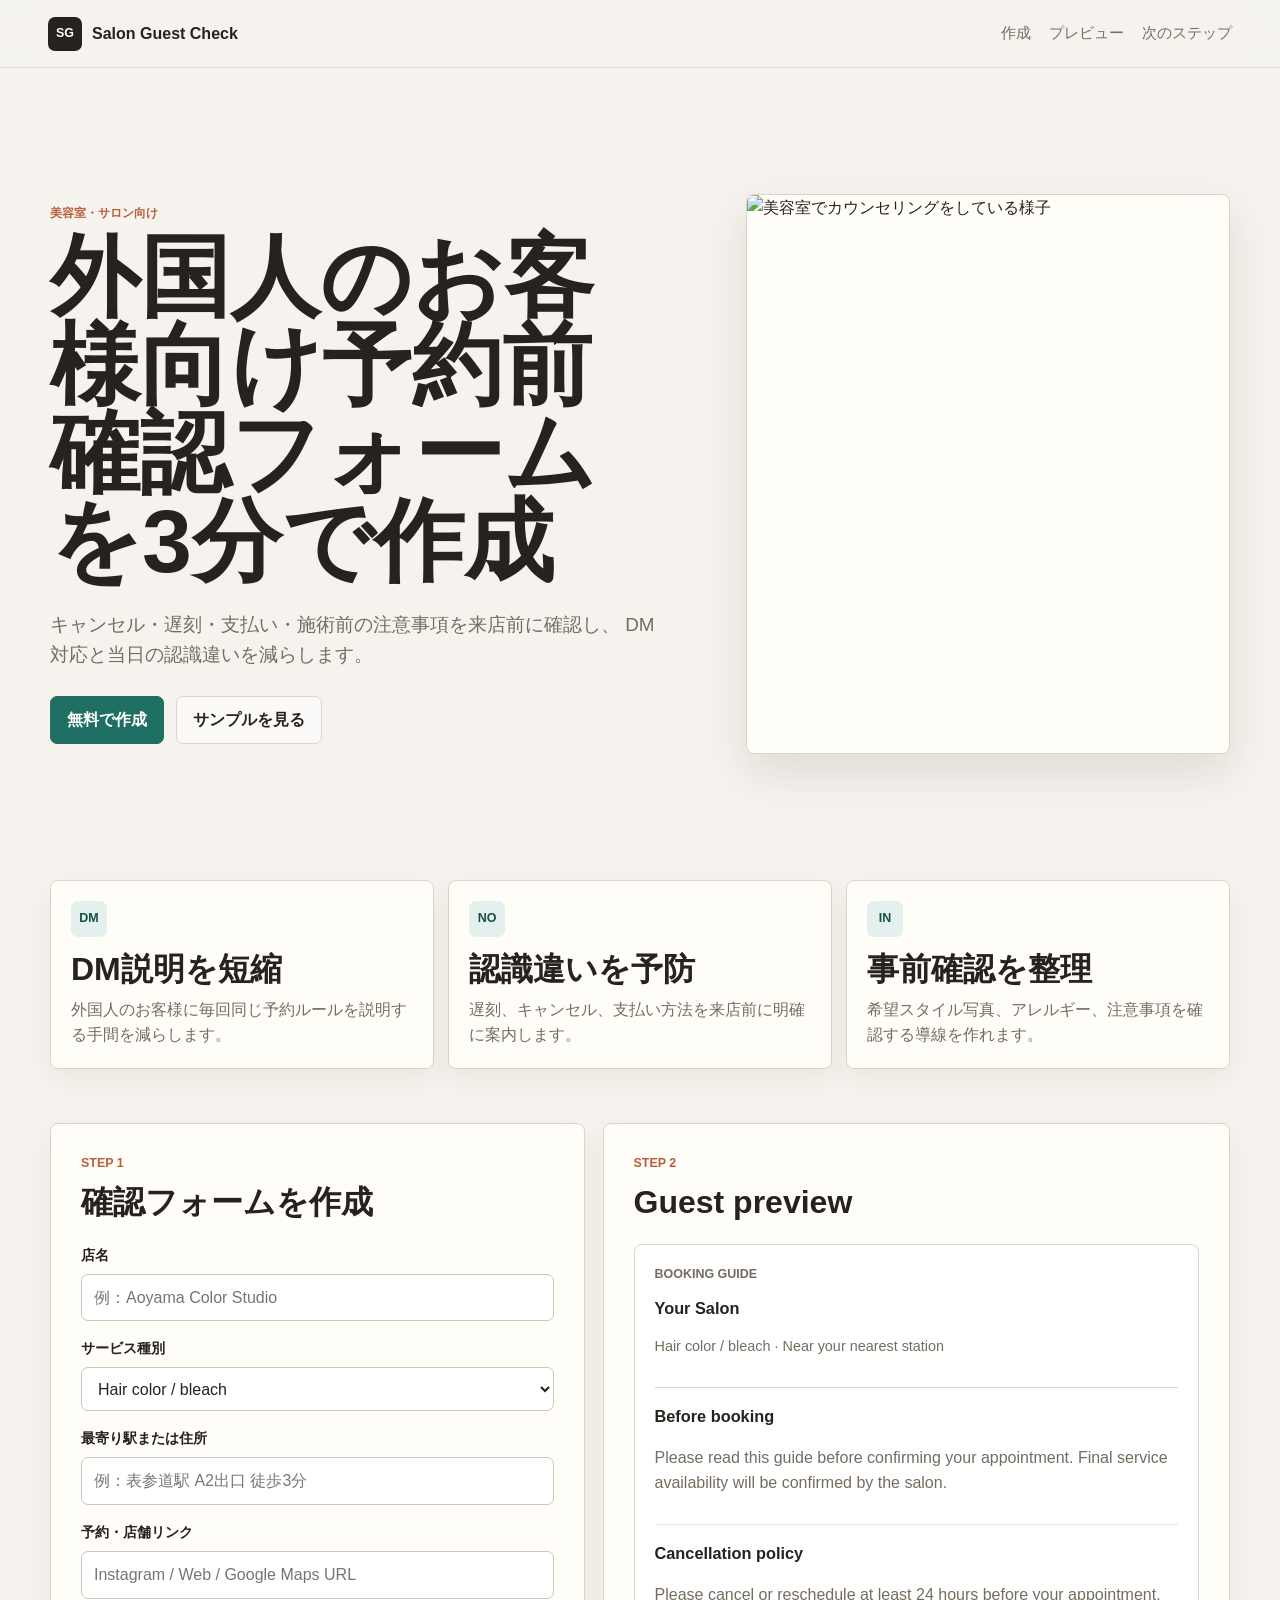
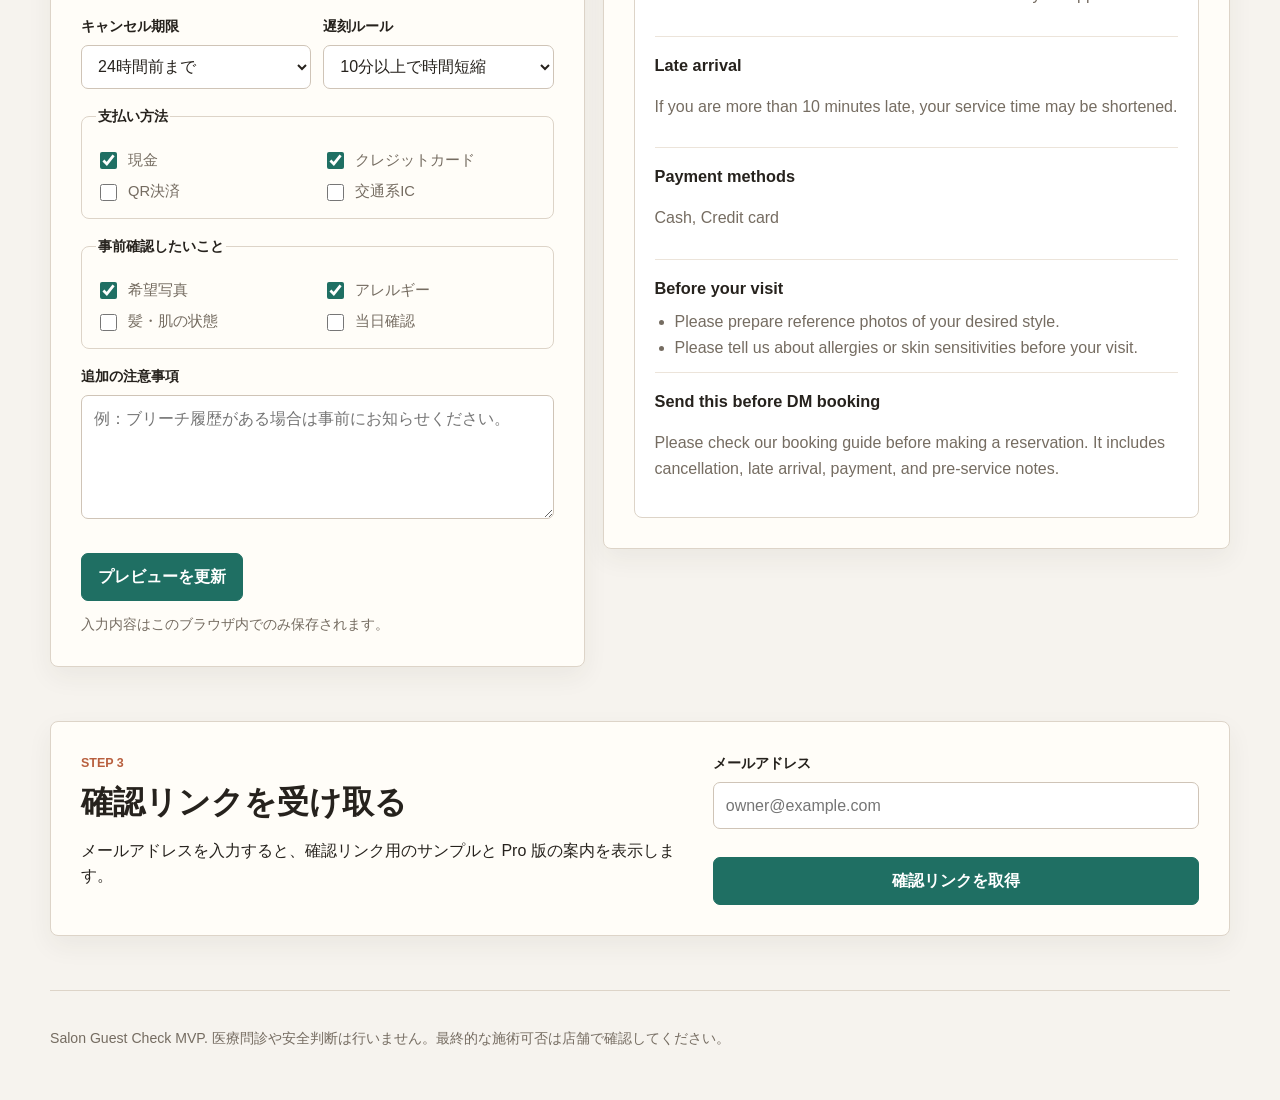
==== 01_japan_quote_assistant/site/index.html @ 2d63dadb "Initial Salon Guest Check MVP" ====
<!doctype html>
<html lang="ja">
  <head>
    <meta charset="utf-8">
    <meta name="viewport" content="width=device-width, initial-scale=1">
    <title>Salon Guest Check | 外国人のお客様向け予約前確認フォーム</title>
    <meta
      name="description"
      content="美容室・サロン向け。外国人のお客様にキャンセル、遅刻、支払い、施術前の注意事項を来店前に案内できる予約前確認フォーム。"
    >
    <link rel="stylesheet" href="./styles.css">
  </head>
  <body>
    <header class="topbar">
      <a class="brand" href="#top" aria-label="Salon Guest Check home">
        <span class="brand-mark" aria-hidden="true">SG</span>
        <span>Salon Guest Check</span>
      </a>
      <nav class="nav" aria-label="Primary navigation">
        <a href="#builder">作成</a>
        <a href="#preview">プレビュー</a>
        <a href="#next">次のステップ</a>
      </nav>
    </header>

    <main id="top">
      <section class="hero">
        <div class="hero-content">
          <p class="eyebrow">美容室・サロン向け</p>
          <h1>外国人のお客様向け予約前確認フォームを3分で作成</h1>
          <p class="lead">
            キャンセル・遅刻・支払い・施術前の注意事項を来店前に確認し、
            DM対応と当日の認識違いを減らします。
          </p>
          <div class="hero-actions">
            <a class="button primary" href="#builder">無料で作成</a>
            <a class="button secondary" href="#preview">サンプルを見る</a>
          </div>
        </div>
        <figure class="hero-media" aria-label="Salon consultation image">
          <img
            src="https://images.unsplash.com/photo-1560066984-138dadb4c035?auto=format&fit=crop&w=1200&q=80"
            alt="美容室でカウンセリングをしている様子"
          >
        </figure>
      </section>

      <section class="pain-grid" aria-label="Main use cases">
        <article>
          <span class="icon" aria-hidden="true">DM</span>
          <h2>DM説明を短縮</h2>
          <p>外国人のお客様に毎回同じ予約ルールを説明する手間を減らします。</p>
        </article>
        <article>
          <span class="icon" aria-hidden="true">NO</span>
          <h2>認識違いを予防</h2>
          <p>遅刻、キャンセル、支払い方法を来店前に明確に案内します。</p>
        </article>
        <article>
          <span class="icon" aria-hidden="true">IN</span>
          <h2>事前確認を整理</h2>
          <p>希望スタイル写真、アレルギー、注意事項を確認する導線を作れます。</p>
        </article>
      </section>

      <section class="workspace" aria-label="Form builder workspace">
        <form id="builder" class="builder" novalidate>
          <div class="section-heading">
            <p class="eyebrow">Step 1</p>
            <h2>確認フォームを作成</h2>
          </div>

          <label>
            <span>店名</span>
            <input id="shopName" name="shopName" type="text" placeholder="例：Aoyama Color Studio" required>
          </label>

          <label>
            <span>サービス種別</span>
            <select id="serviceType" name="serviceType" required>
              <option value="Hair color / bleach">Hair color / bleach</option>
              <option value="Nail art">Nail art</option>
              <option value="Eyelash / eyebrow">Eyelash / eyebrow</option>
              <option value="Head spa">Head spa</option>
              <option value="Esthetic">Esthetic</option>
              <option value="Perm / extension">Perm / extension</option>
            </select>
          </label>

          <label>
            <span>最寄り駅または住所</span>
            <input id="location" name="location" type="text" placeholder="例：表参道駅 A2出口 徒歩3分" required>
          </label>

          <label>
            <span>予約・店舗リンク</span>
            <input id="shopLink" name="shopLink" type="url" placeholder="Instagram / Web / Google Maps URL">
          </label>

          <div class="field-row">
            <label>
              <span>キャンセル期限</span>
              <select id="cancelPolicy" name="cancelPolicy">
                <option value="Please cancel or reschedule at least 24 hours before your appointment.">
                  24時間前まで
                </option>
                <option value="Please cancel or reschedule at least 48 hours before your appointment.">
                  48時間前まで
                </option>
                <option value="Same-day cancellations may be charged a cancellation fee.">
                  当日キャンセル料あり
                </option>
                <option value="No-shows may be charged the full service fee.">
                  無断キャンセルは全額
                </option>
              </select>
            </label>

            <label>
              <span>遅刻ルール</span>
              <select id="latePolicy" name="latePolicy">
                <option value="If you are more than 10 minutes late, your service time may be shortened.">
                  10分以上で時間短縮
                </option>
                <option value="If you are more than 15 minutes late, your appointment may be cancelled.">
                  15分以上でキャンセル可能性
                </option>
                <option value="Please contact us if you expect to be late.">
                  遅れる場合は連絡
                </option>
              </select>
            </label>
          </div>

          <fieldset>
            <legend>支払い方法</legend>
            <div class="checks">
              <label><input type="checkbox" name="payments" value="Cash" checked> 現金</label>
              <label><input type="checkbox" name="payments" value="Credit card" checked> クレジットカード</label>
              <label><input type="checkbox" name="payments" value="QR payment"> QR決済</label>
              <label><input type="checkbox" name="payments" value="Transportation IC card"> 交通系IC</label>
            </div>
          </fieldset>

          <fieldset>
            <legend>事前確認したいこと</legend>
            <div class="checks">
              <label><input type="checkbox" name="intake" value="Please prepare reference photos of your desired style." checked> 希望写真</label>
              <label><input type="checkbox" name="intake" value="Please tell us about allergies or skin sensitivities before your visit." checked> アレルギー</label>
              <label><input type="checkbox" name="intake" value="Please tell us your current hair or skin condition before your visit."> 髪・肌の状態</label>
              <label><input type="checkbox" name="intake" value="Final service availability will be confirmed by the salon on the day."> 当日確認</label>
            </div>
          </fieldset>

          <label>
            <span>追加の注意事項</span>
            <textarea id="extraNotes" name="extraNotes" rows="4" placeholder="例：ブリーチ履歴がある場合は事前にお知らせください。"></textarea>
          </label>

          <div class="form-actions">
            <button class="button primary" type="button" id="generateButton">プレビューを更新</button>
            <p class="hint">入力内容はこのブラウザ内でのみ保存されます。</p>
          </div>
        </form>

        <aside id="preview" class="preview-panel" aria-label="Generated confirmation preview">
          <div class="section-heading">
            <p class="eyebrow">Step 2</p>
            <h2>Guest preview</h2>
          </div>
          <div id="guestPreview" class="guest-card"></div>
        </aside>
      </section>

      <section id="next" class="capture">
        <div>
          <p class="eyebrow">Step 3</p>
          <h2>確認リンクを受け取る</h2>
          <p>
            メールアドレスを入力すると、確認リンク用のサンプルと Pro 版の案内を表示します。
          </p>
        </div>
        <form id="emailForm" class="email-form">
          <label>
            <span>メールアドレス</span>
            <input id="email" type="email" placeholder="owner@example.com" required>
          </label>
          <button class="button primary" type="submit">確認リンクを取得</button>
        </form>
        <div id="linkResult" class="link-result" hidden></div>
      </section>
    </main>

    <footer class="footer">
      <p>Salon Guest Check MVP. 医療問診や安全判断は行いません。最終的な施術可否は店舗で確認してください。</p>
    </footer>

    <script src="./app.js"></script>
  </body>
</html>
---- 01_japan_quote_assistant/site/styles.css ----
:root {
  --bg: #f6f3ee;
  --surface: #fffdf8;
  --surface-strong: #ffffff;
  --ink: #26221d;
  --muted: #756c61;
  --line: #ddd4c8;
  --accent: #1f6f63;
  --accent-strong: #164f47;
  --accent-soft: #e4f0ed;
  --warm: #b85f3e;
  --shadow: 0 18px 45px rgba(57, 45, 31, 0.12);
}

* {
  box-sizing: border-box;
}

html {
  scroll-behavior: smooth;
}

body {
  margin: 0;
  background: var(--bg);
  color: var(--ink);
  font-family:
    -apple-system, BlinkMacSystemFont, "Hiragino Sans", "Hiragino Kaku Gothic ProN",
    "Yu Gothic", "Noto Sans JP", "Segoe UI", sans-serif;
  line-height: 1.6;
}

a {
  color: inherit;
  text-decoration: none;
}

img {
  display: block;
  max-width: 100%;
}

.topbar {
  position: sticky;
  top: 0;
  z-index: 20;
  display: flex;
  align-items: center;
  justify-content: space-between;
  gap: 24px;
  min-height: 68px;
  padding: 12px clamp(18px, 4vw, 48px);
  background: rgba(246, 243, 238, 0.9);
  border-bottom: 1px solid rgba(221, 212, 200, 0.8);
  backdrop-filter: blur(16px);
}

.brand {
  display: inline-flex;
  align-items: center;
  gap: 10px;
  font-weight: 760;
}

.brand-mark {
  display: grid;
  width: 34px;
  height: 34px;
  place-items: center;
  background: var(--ink);
  color: var(--surface);
  border-radius: 7px;
  font-size: 0.78rem;
  letter-spacing: 0;
}

.nav {
  display: flex;
  gap: 18px;
  color: var(--muted);
  font-size: 0.92rem;
}

.nav a:hover {
  color: var(--ink);
}

main {
  width: min(1180px, calc(100% - 36px));
  margin: 0 auto;
}

.hero {
  display: grid;
  grid-template-columns: minmax(0, 1.02fr) minmax(320px, 0.78fr);
  gap: clamp(28px, 5vw, 64px);
  align-items: center;
  min-height: calc(100vh - 100px);
  padding: 48px 0 36px;
}

.hero-content {
  max-width: 720px;
}

.eyebrow {
  margin: 0 0 10px;
  color: var(--warm);
  font-size: 0.78rem;
  font-weight: 760;
  letter-spacing: 0;
  text-transform: uppercase;
}

h1,
h2,
h3,
p {
  overflow-wrap: anywhere;
}

h1 {
  margin: 0;
  max-width: 12ch;
  font-size: clamp(2.7rem, 7vw, 5.7rem);
  line-height: 0.98;
  letter-spacing: 0;
}

h2 {
  margin: 0;
  font-size: clamp(1.25rem, 2.6vw, 2rem);
  line-height: 1.18;
  letter-spacing: 0;
}

h3 {
  margin: 0 0 8px;
  font-size: 1.02rem;
}

.lead {
  max-width: 620px;
  margin: 24px 0 0;
  color: var(--muted);
  font-size: clamp(1rem, 2vw, 1.18rem);
}

.hero-actions,
.form-actions {
  display: flex;
  flex-wrap: wrap;
  gap: 12px;
  align-items: center;
  margin-top: 26px;
}

.button {
  display: inline-flex;
  min-height: 44px;
  align-items: center;
  justify-content: center;
  border: 1px solid var(--line);
  border-radius: 7px;
  padding: 10px 16px;
  font: inherit;
  font-weight: 700;
  cursor: pointer;
}

.button.primary {
  border-color: var(--accent);
  background: var(--accent);
  color: #fff;
}

.button.primary:hover {
  background: var(--accent-strong);
}

.button.secondary {
  background: rgba(255, 255, 255, 0.62);
}

.hero-media {
  margin: 0;
  overflow: hidden;
  border: 1px solid var(--line);
  border-radius: 8px;
  background: var(--surface);
  box-shadow: var(--shadow);
}

.hero-media img {
  width: 100%;
  height: min(62vh, 640px);
  object-fit: cover;
}

.pain-grid {
  display: grid;
  grid-template-columns: repeat(3, minmax(0, 1fr));
  gap: 14px;
  padding: 12px 0 54px;
}

.pain-grid article,
.builder,
.preview-panel,
.capture {
  border: 1px solid var(--line);
  border-radius: 8px;
  background: var(--surface);
  box-shadow: 0 10px 26px rgba(57, 45, 31, 0.06);
}

.pain-grid article {
  padding: 20px;
}

.pain-grid p {
  margin: 8px 0 0;
  color: var(--muted);
}

.icon {
  display: inline-grid;
  width: 36px;
  height: 36px;
  margin-bottom: 14px;
  place-items: center;
  border-radius: 7px;
  background: var(--accent-soft);
  color: var(--accent-strong);
  font-size: 0.78rem;
  font-weight: 800;
}

.workspace {
  display: grid;
  grid-template-columns: minmax(0, 0.92fr) minmax(360px, 1.08fr);
  gap: 18px;
  align-items: start;
  padding-bottom: 54px;
}

.builder,
.preview-panel,
.capture {
  padding: clamp(18px, 3vw, 30px);
}

.preview-panel {
  position: sticky;
  top: 86px;
}

.section-heading {
  margin-bottom: 22px;
}

label,
fieldset {
  display: block;
  margin: 0 0 16px;
}

label span,
legend {
  display: block;
  margin-bottom: 7px;
  color: var(--ink);
  font-size: 0.9rem;
  font-weight: 720;
}

input,
select,
textarea {
  width: 100%;
  min-height: 44px;
  border: 1px solid #cfc4b7;
  border-radius: 7px;
  background: var(--surface-strong);
  color: var(--ink);
  font: inherit;
  padding: 10px 12px;
}

textarea {
  resize: vertical;
}

input:focus,
select:focus,
textarea:focus {
  border-color: var(--accent);
  outline: 3px solid rgba(31, 111, 99, 0.16);
}

fieldset {
  border: 1px solid var(--line);
  border-radius: 8px;
  padding: 14px;
}

.field-row {
  display: grid;
  grid-template-columns: repeat(2, minmax(0, 1fr));
  gap: 12px;
}

.checks {
  display: grid;
  grid-template-columns: repeat(2, minmax(0, 1fr));
  gap: 8px 12px;
}

.checks label {
  display: flex;
  gap: 8px;
  align-items: center;
  margin: 0;
  color: var(--muted);
  font-size: 0.92rem;
}

.checks input {
  width: 17px;
  min-height: 17px;
  accent-color: var(--accent);
}

.hint {
  margin: 0;
  color: var(--muted);
  font-size: 0.9rem;
}

.guest-card {
  display: grid;
  gap: 15px;
  border: 1px solid var(--line);
  border-radius: 8px;
  background: var(--surface-strong);
  padding: 20px;
}

.guest-card header {
  border-bottom: 1px solid var(--line);
  padding-bottom: 14px;
}

.guest-card .meta {
  color: var(--muted);
  font-size: 0.9rem;
}

.guest-card section {
  border-bottom: 1px solid #ece4da;
  padding-bottom: 12px;
}

.guest-card section:last-child {
  border-bottom: 0;
  padding-bottom: 0;
}

.guest-card p,
.guest-card li {
  color: var(--muted);
}

.guest-card ul {
  margin: 8px 0 0;
  padding-left: 20px;
}

.capture {
  display: grid;
  grid-template-columns: minmax(0, 1fr) minmax(320px, 0.8fr);
  gap: 24px;
  align-items: end;
  margin-bottom: 54px;
}

.email-form {
  display: grid;
  gap: 12px;
}

.link-result {
  grid-column: 1 / -1;
  border: 1px solid rgba(31, 111, 99, 0.28);
  border-radius: 8px;
  background: var(--accent-soft);
  padding: 16px;
}

.link-result code {
  display: block;
  margin-top: 8px;
  overflow-x: auto;
  color: var(--accent-strong);
}

.footer {
  width: min(1180px, calc(100% - 36px));
  margin: 0 auto;
  border-top: 1px solid var(--line);
  padding: 22px 0 36px;
  color: var(--muted);
  font-size: 0.88rem;
}

@media (max-width: 900px) {
  .hero,
  .workspace,
  .capture {
    grid-template-columns: 1fr;
  }

  .hero {
    min-height: auto;
  }

  .hero-media img {
    height: 360px;
  }

  .preview-panel {
    position: static;
  }

  .pain-grid {
    grid-template-columns: 1fr;
  }
}

@media (max-width: 620px) {
  .topbar {
    align-items: flex-start;
    flex-direction: column;
  }

  .nav {
    width: 100%;
    justify-content: space-between;
  }

  main,
  .footer {
    width: min(100% - 24px, 1180px);
  }

  .field-row,
  .checks {
    grid-template-columns: 1fr;
  }

  .hero-media img {
    height: 260px;
  }
}
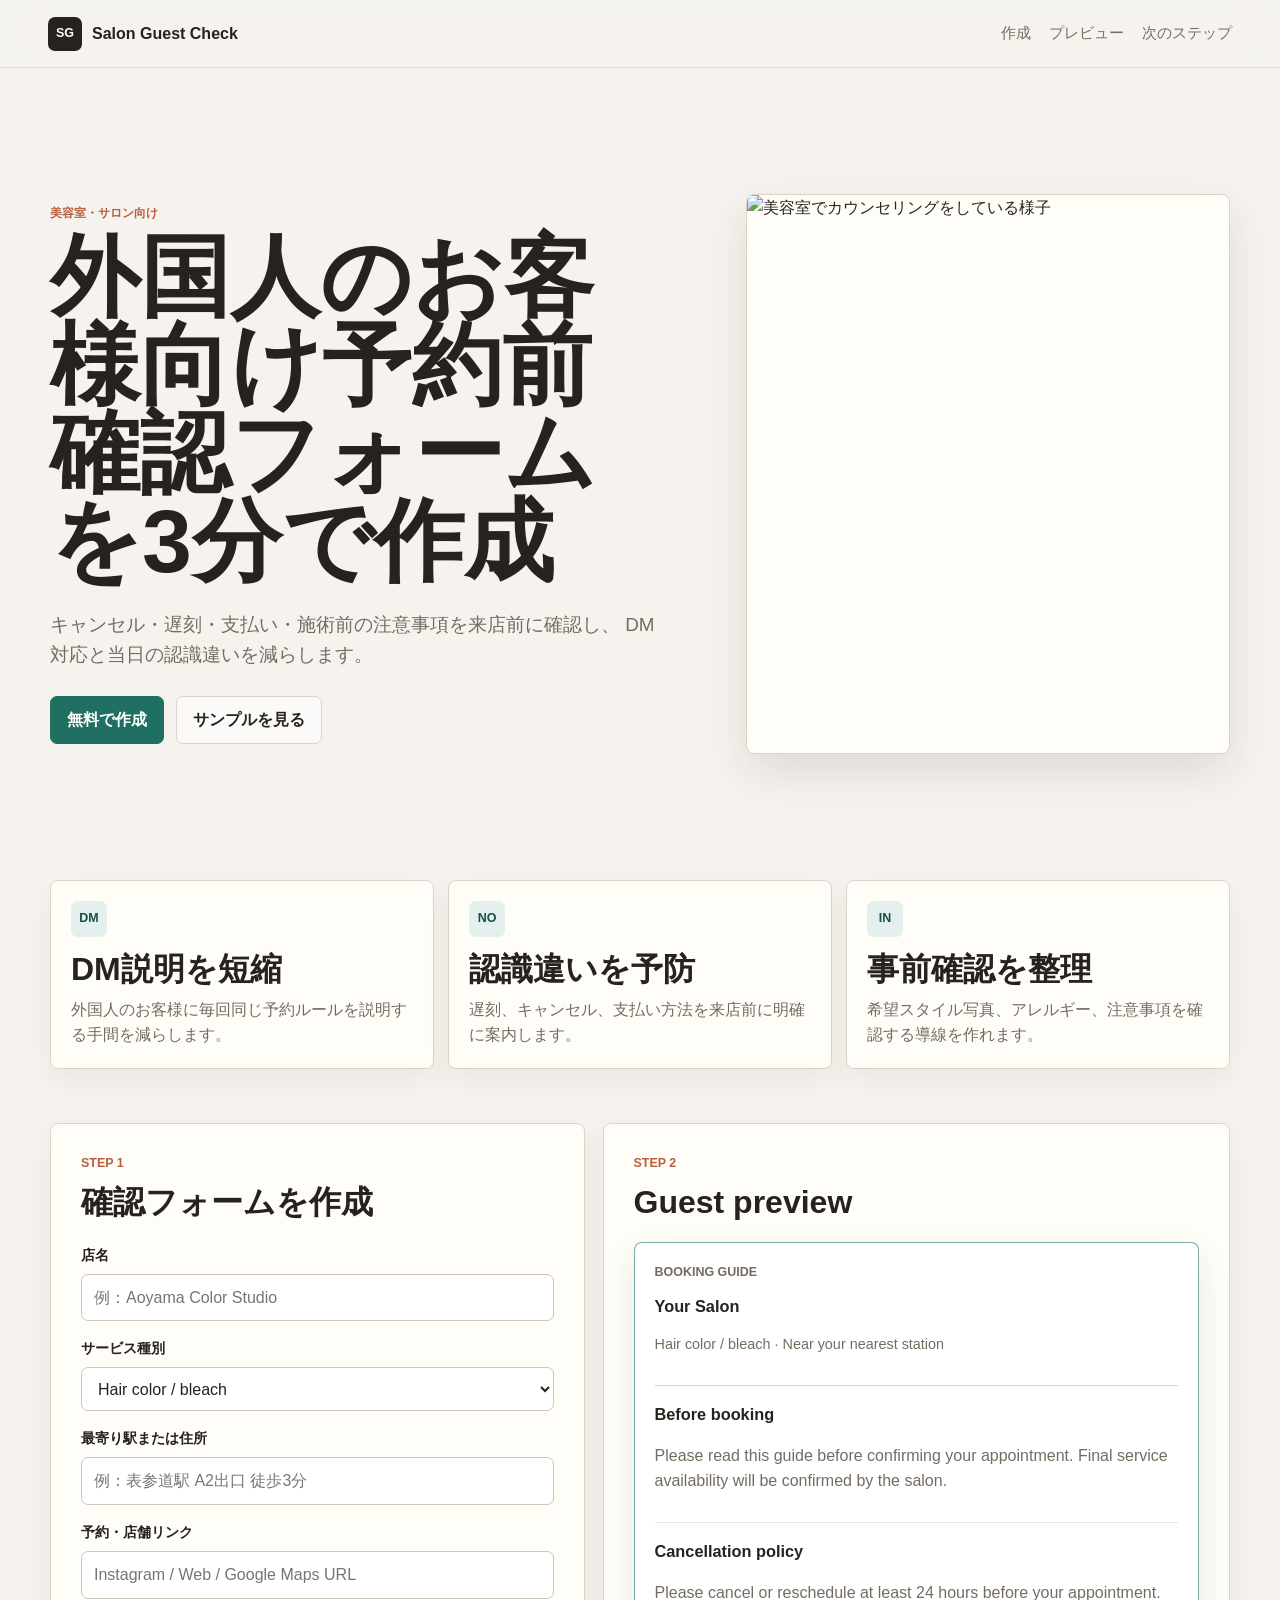
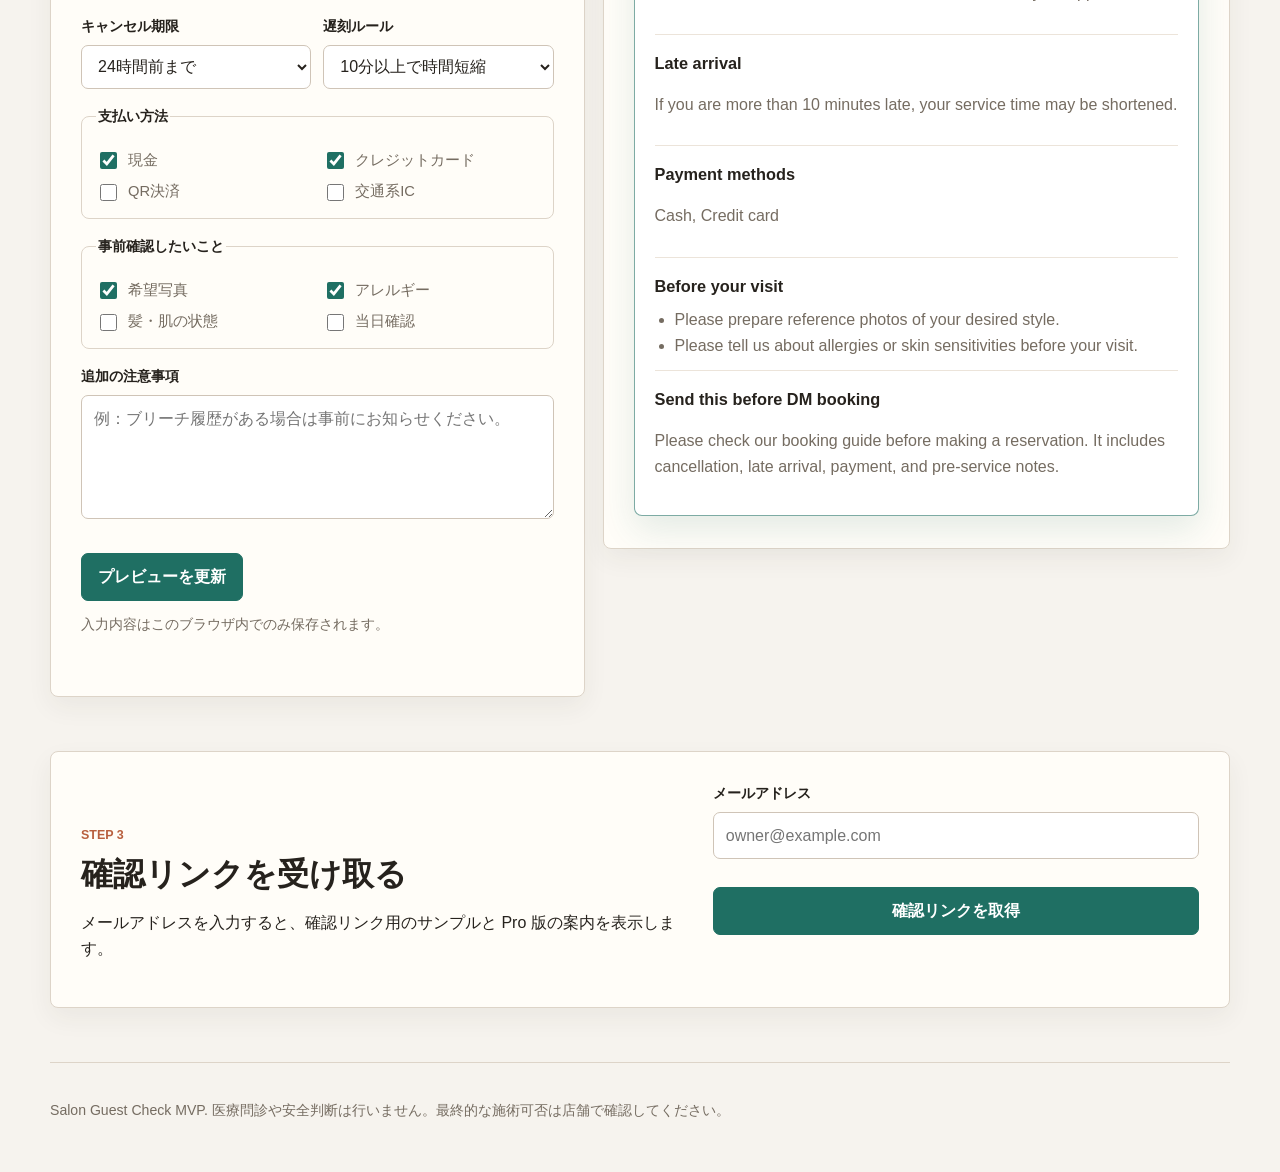
==== commit e34a1241: "Improve MVP interaction feedback" ====
--- a/01_japan_quote_assistant/site/index.html
+++ b/01_japan_quote_assistant/site/index.html
@@ -161,6 +161,7 @@
             <button class="button primary" type="button" id="generateButton">プレビューを更新</button>
             <p class="hint">入力内容はこのブラウザ内でのみ保存されます。</p>
           </div>
+          <p id="builderStatus" class="status-message" aria-live="polite"></p>
         </form>
 
         <aside id="preview" class="preview-panel" aria-label="Generated confirmation preview">
@@ -186,6 +187,7 @@
             <input id="email" type="email" placeholder="owner@example.com" required>
           </label>
           <button class="button primary" type="submit">確認リンクを取得</button>
+          <p id="emailStatus" class="status-message" aria-live="polite"></p>
         </form>
         <div id="linkResult" class="link-result" hidden></div>
       </section>
--- a/01_japan_quote_assistant/site/styles.css
+++ b/01_japan_quote_assistant/site/styles.css
@@ -337,6 +337,14 @@
   font-size: 0.9rem;
 }
 
+.status-message {
+  min-height: 1.4em;
+  margin: 10px 0 0;
+  color: var(--accent-strong);
+  font-size: 0.9rem;
+  font-weight: 700;
+}
+
 .guest-card {
   display: grid;
   gap: 15px;
@@ -344,6 +352,13 @@
   border-radius: 8px;
   background: var(--surface-strong);
   padding: 20px;
+  transition: border-color 180ms ease, box-shadow 180ms ease, transform 180ms ease;
+}
+
+.guest-card.updated {
+  border-color: rgba(31, 111, 99, 0.58);
+  box-shadow: 0 14px 34px rgba(31, 111, 99, 0.12);
+  transform: translateY(-2px);
 }
 
 .guest-card header {
@@ -404,6 +419,13 @@
   color: var(--accent-strong);
 }
 
+.link-actions {
+  display: flex;
+  flex-wrap: wrap;
+  gap: 10px;
+  margin-top: 12px;
+}
+
 .footer {
   width: min(1180px, calc(100% - 36px));
   margin: 0 auto;
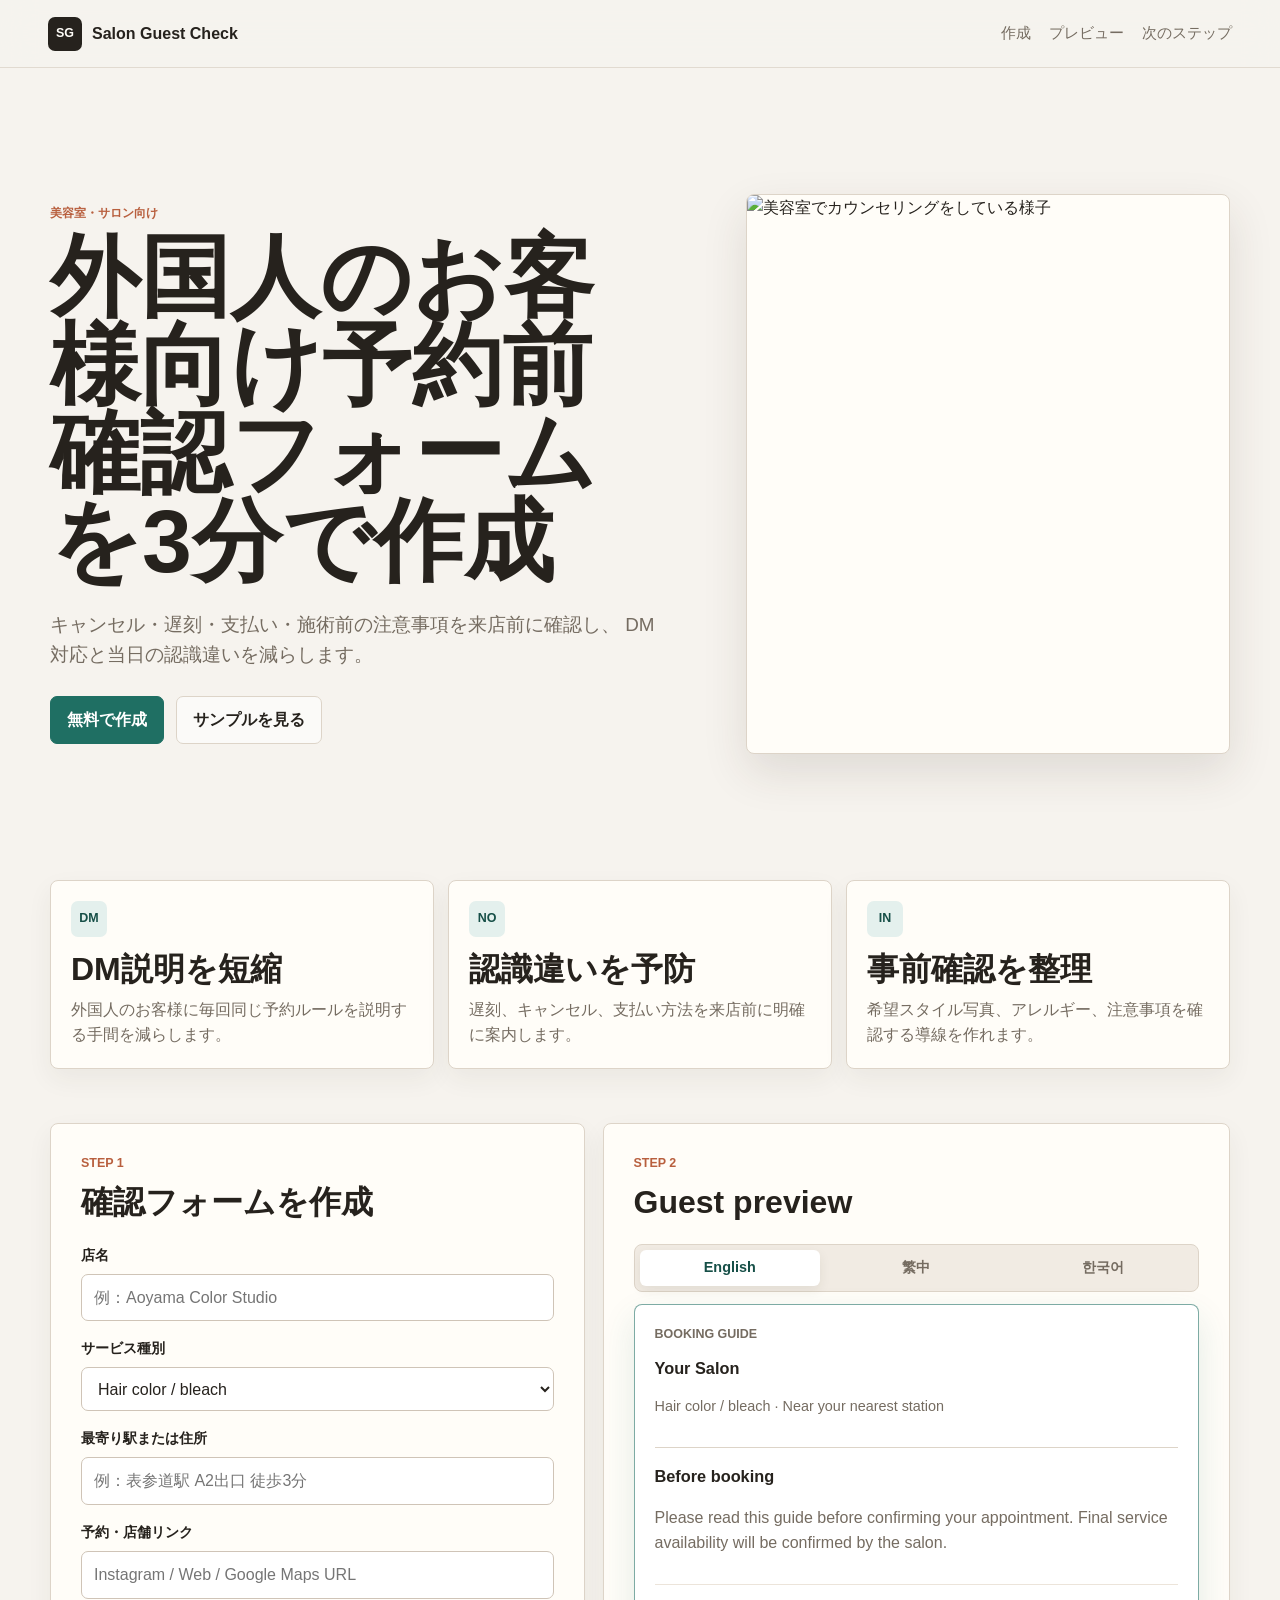
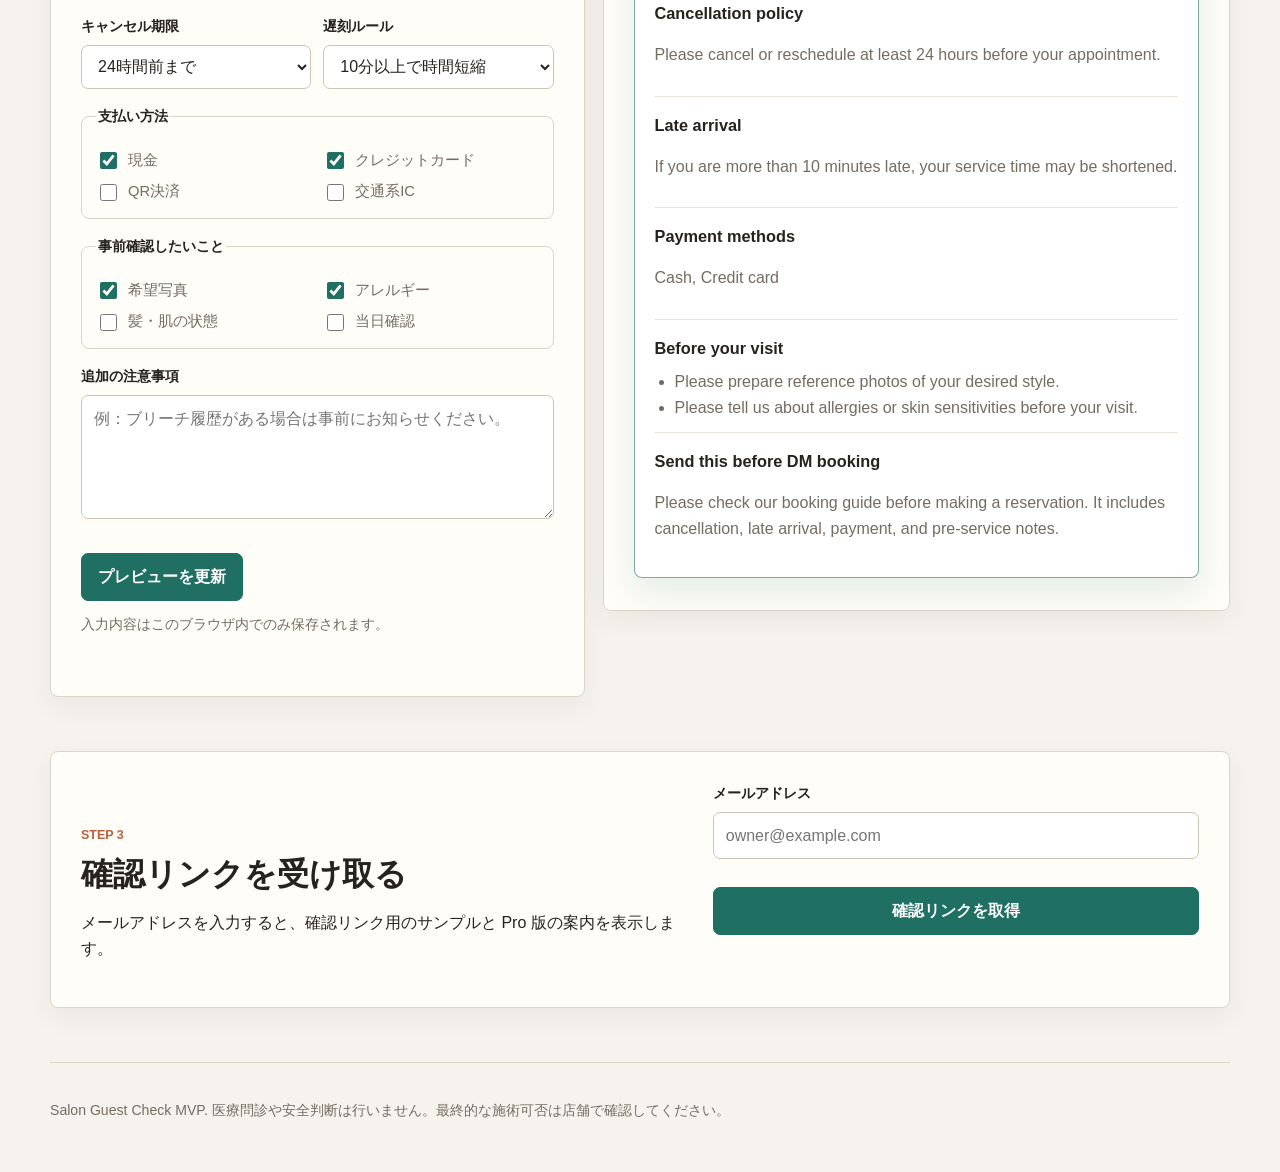
==== commit 54d55416: "Add template multilingual preview" ====
--- a/01_japan_quote_assistant/site/index.html
+++ b/01_japan_quote_assistant/site/index.html
@@ -169,6 +169,11 @@
             <p class="eyebrow">Step 2</p>
             <h2>Guest preview</h2>
           </div>
+          <div class="language-tabs" role="tablist" aria-label="Preview language">
+            <button class="tab active" type="button" data-lang="en" role="tab" aria-selected="true">English</button>
+            <button class="tab" type="button" data-lang="zh" role="tab" aria-selected="false">繁中</button>
+            <button class="tab" type="button" data-lang="ko" role="tab" aria-selected="false">한국어</button>
+          </div>
           <div id="guestPreview" class="guest-card"></div>
         </aside>
       </section>
--- a/01_japan_quote_assistant/site/styles.css
+++ b/01_japan_quote_assistant/site/styles.css
@@ -259,6 +259,35 @@
   margin-bottom: 22px;
 }
 
+.language-tabs {
+  display: grid;
+  grid-template-columns: repeat(3, minmax(0, 1fr));
+  gap: 6px;
+  margin-bottom: 14px;
+  border: 1px solid var(--line);
+  border-radius: 8px;
+  background: #f1ebe3;
+  padding: 5px;
+}
+
+.tab {
+  min-height: 36px;
+  border: 0;
+  border-radius: 6px;
+  background: transparent;
+  color: var(--muted);
+  font: inherit;
+  font-size: 0.9rem;
+  font-weight: 760;
+  cursor: pointer;
+}
+
+.tab.active {
+  background: var(--surface-strong);
+  color: var(--accent-strong);
+  box-shadow: 0 4px 12px rgba(57, 45, 31, 0.08);
+}
+
 label,
 fieldset {
   display: block;
